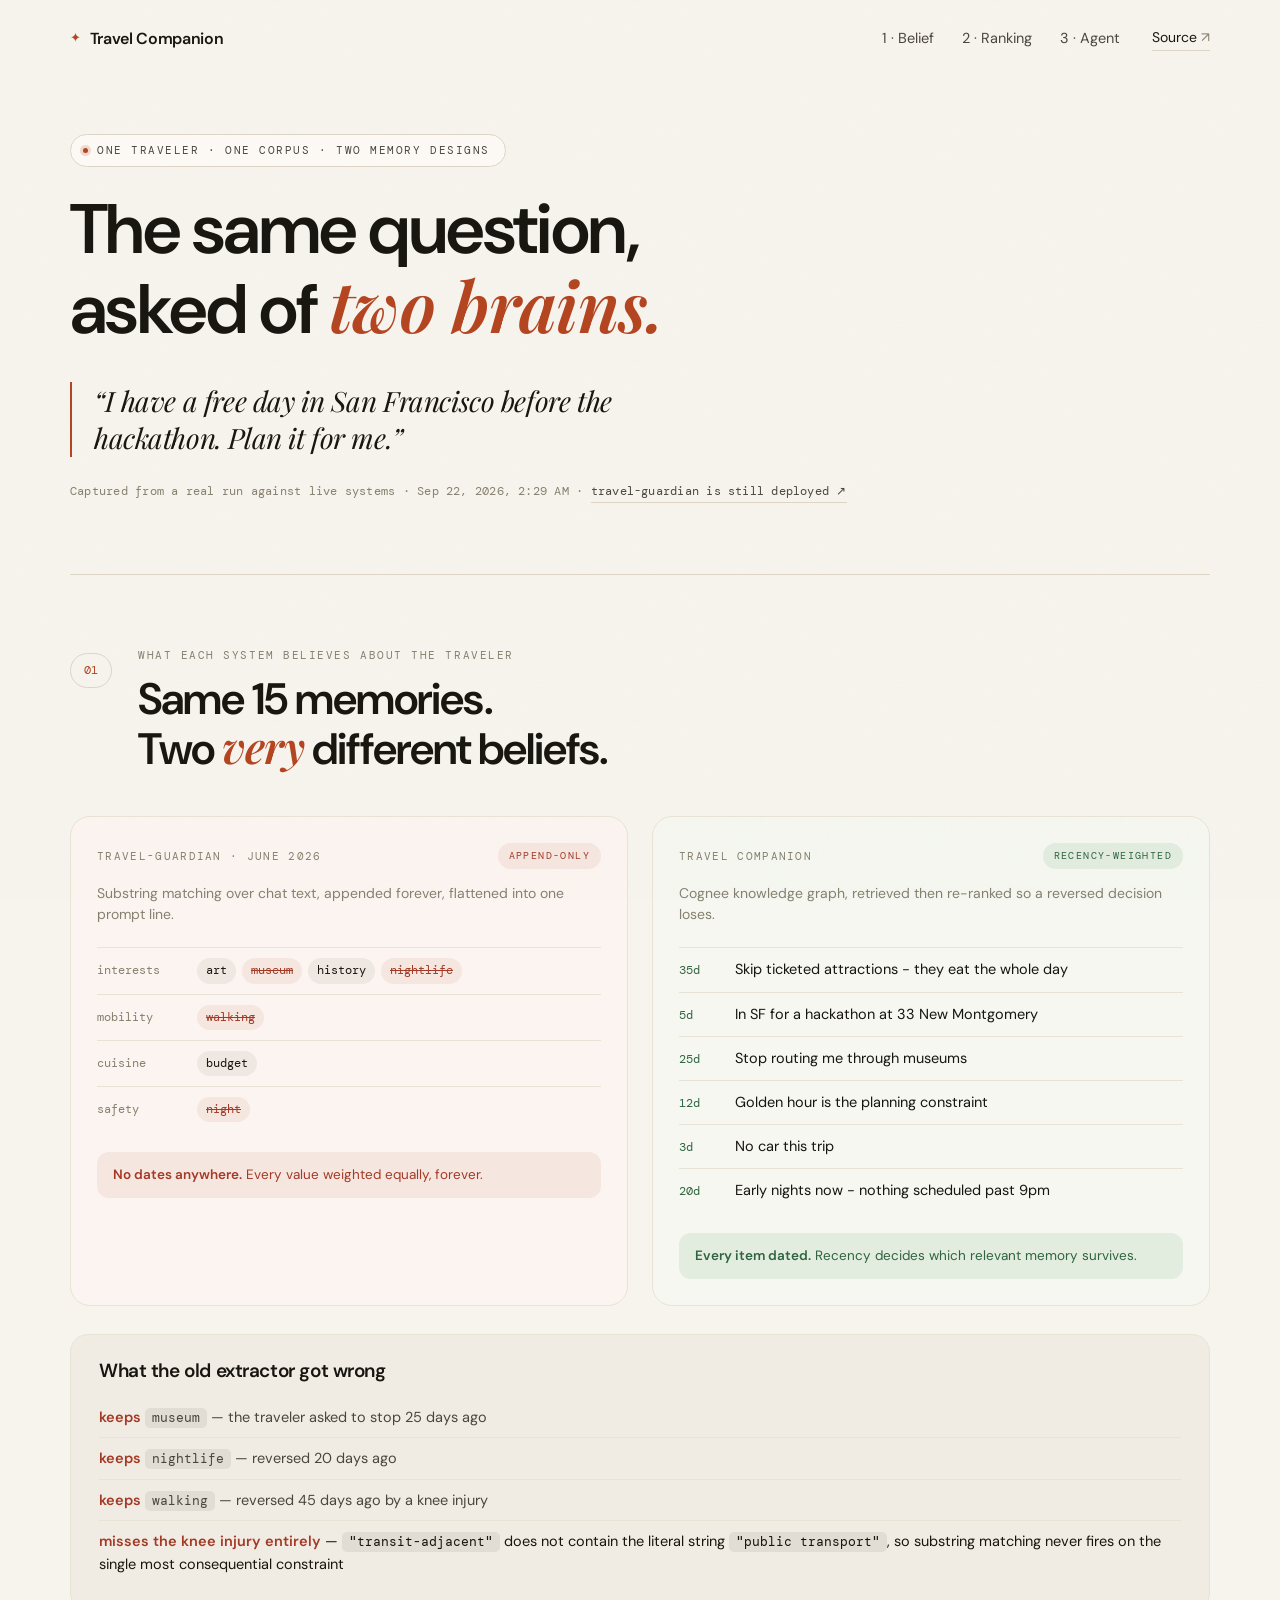
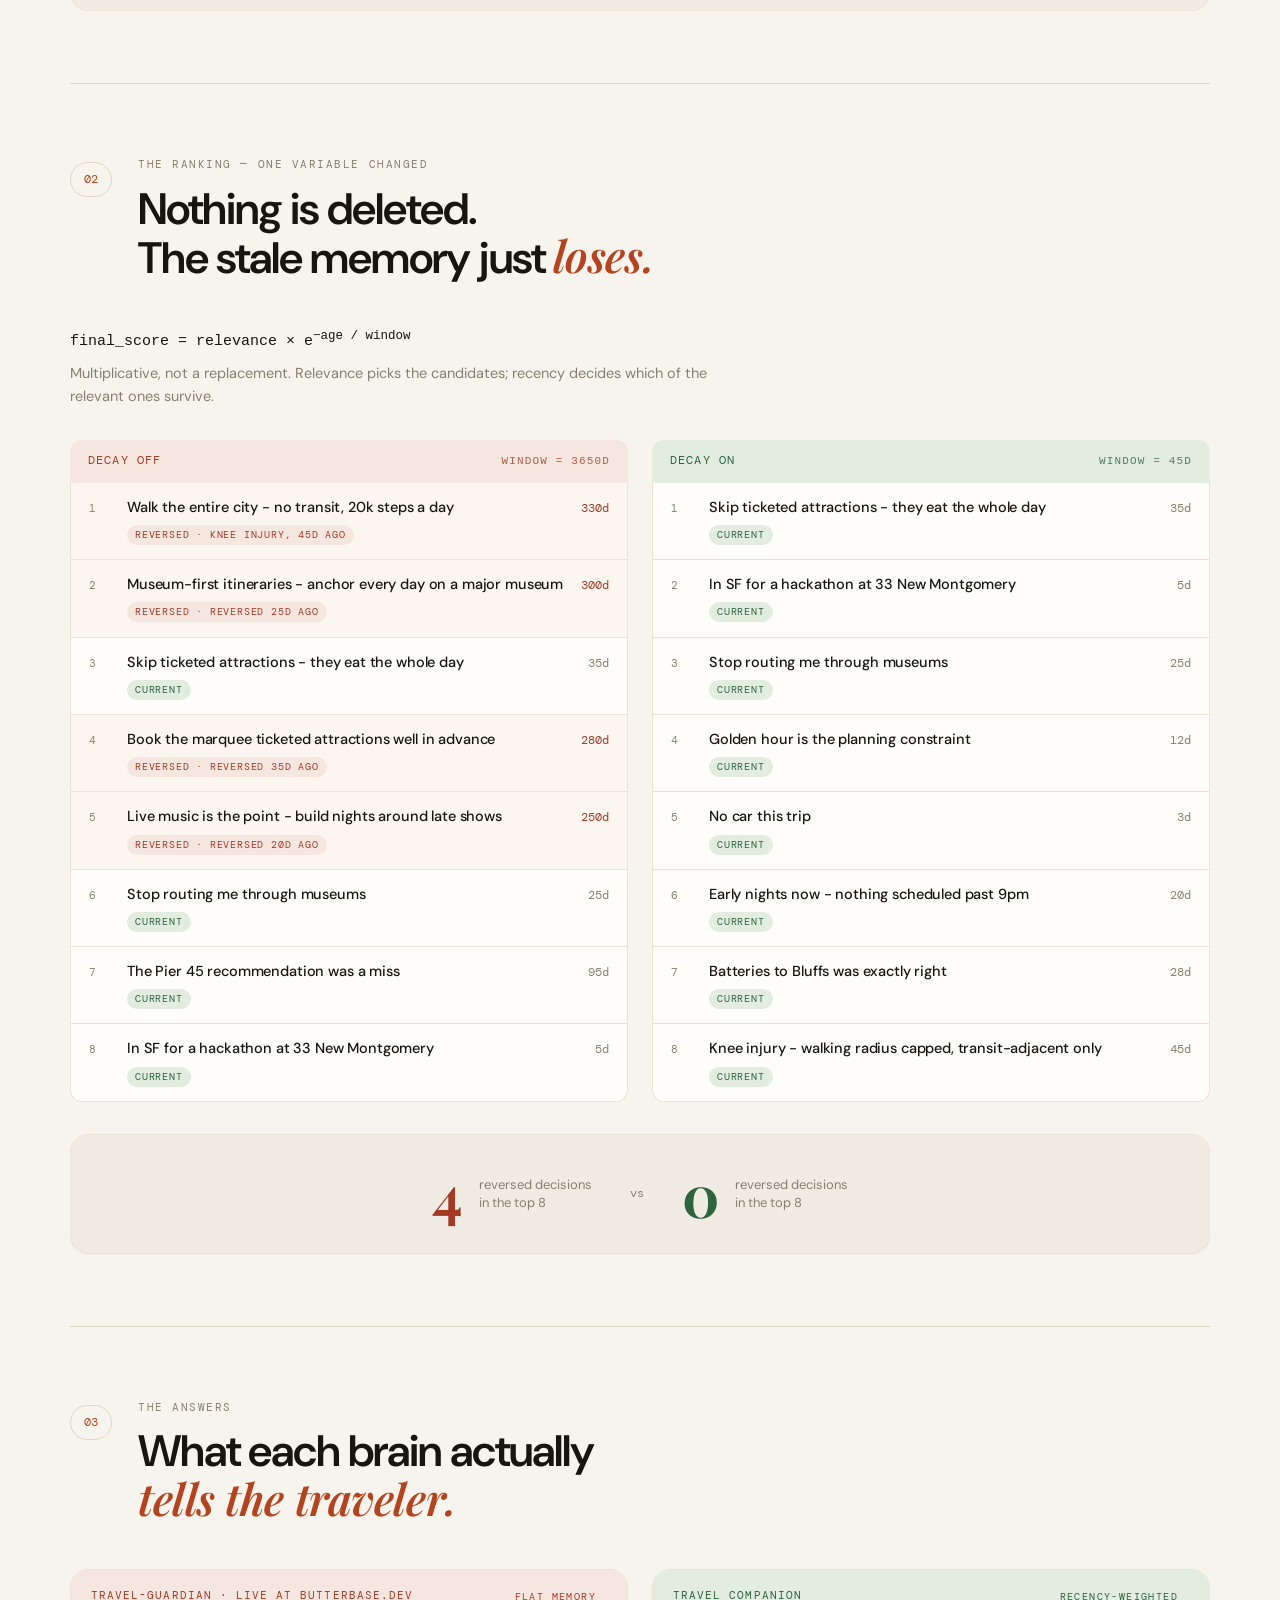
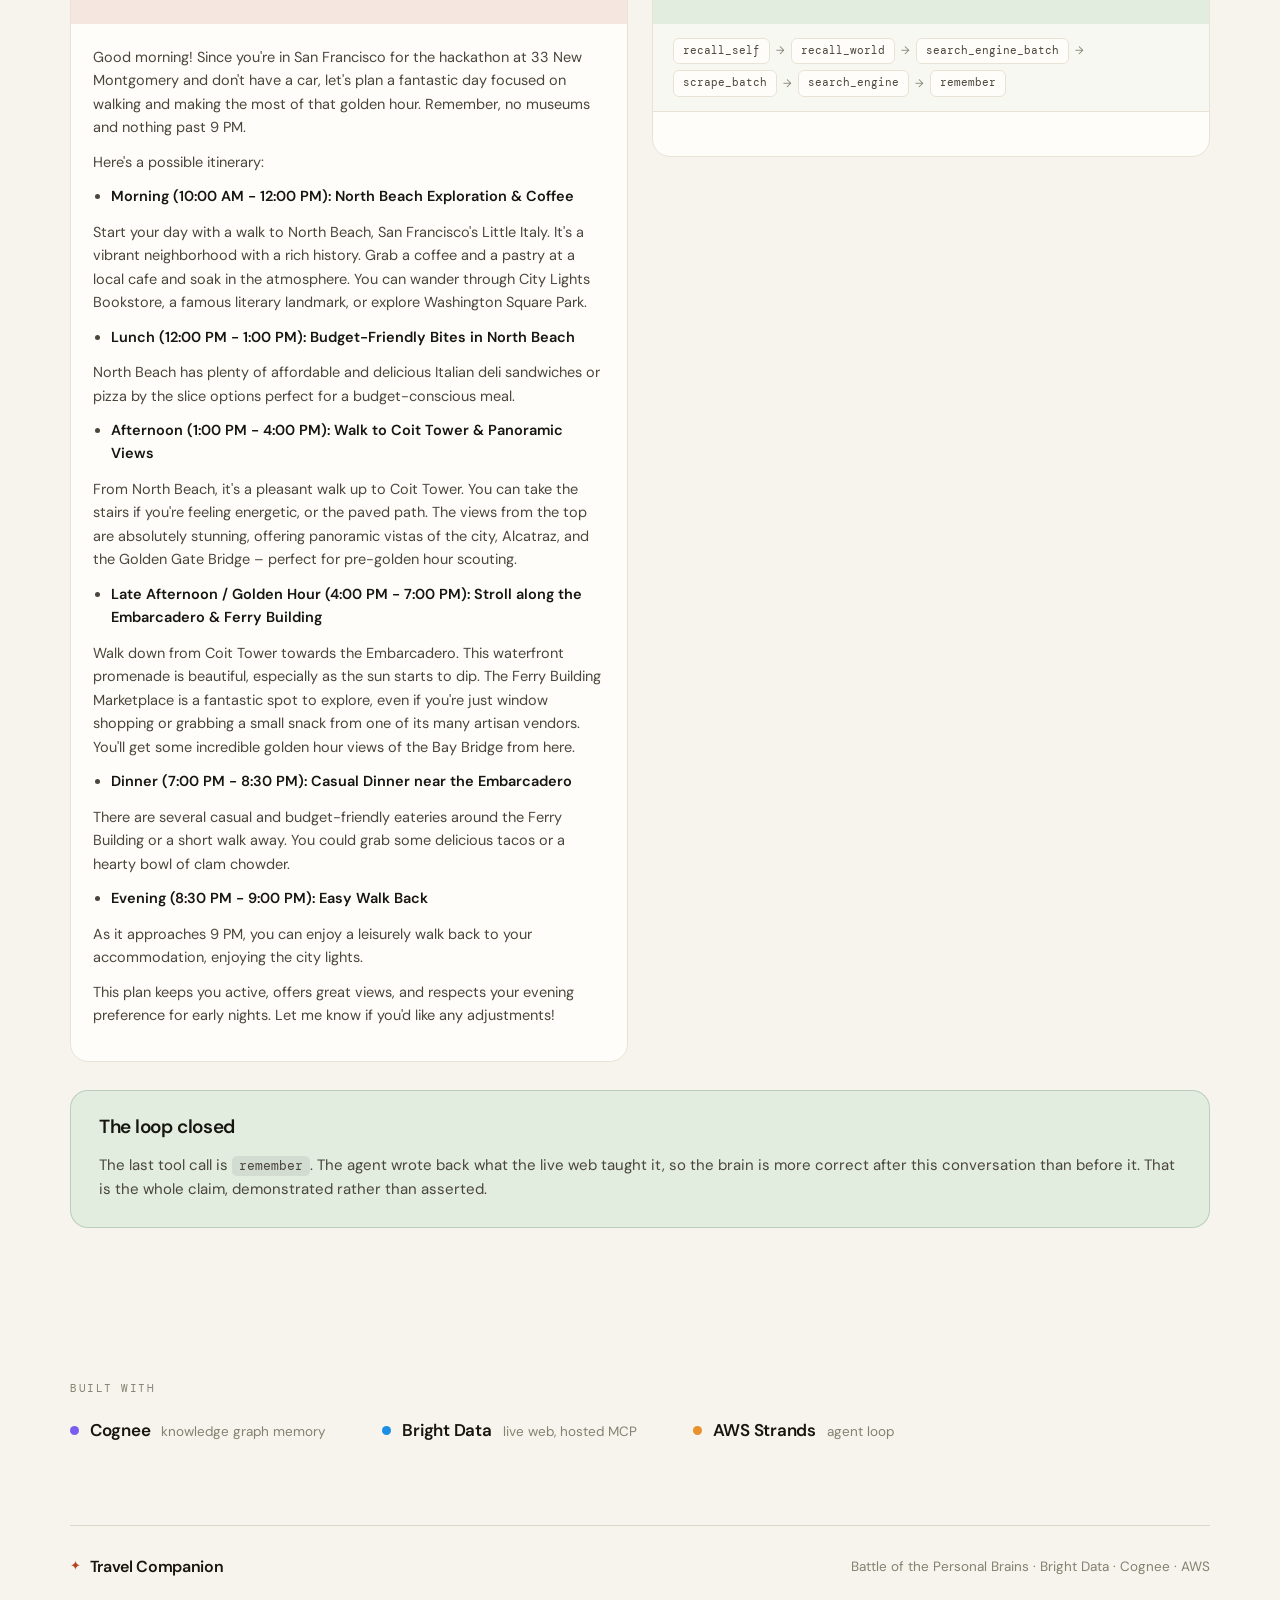
==== demo.html @ daaa2ac4 "Add static demo UI backed by a captured real run scripts/snapshot.py runs both systems for real and " ====
<!doctype html>
<html lang="en">
  <head>
    <meta charset="UTF-8" />
    <meta name="viewport" content="width=device-width, initial-scale=1.0" />
    <title>Travel Companion — live demo</title>
    <link rel="preconnect" href="https://fonts.googleapis.com" />
    <link rel="preconnect" href="https://fonts.gstatic.com" crossorigin />
    <link href="https://fonts.googleapis.com/css2?family=DM+Mono:wght@400;500&family=DM+Sans:opsz,wght@9..40,400;9..40,500;9..40,600;9..40,700&family=Playfair+Display:ital,wght@600;700&display=swap" rel="stylesheet" />
    <link rel="stylesheet" href="styles.css" />
    <link rel="stylesheet" href="demo.css" />
  </head>
  <body class="demo-body">
    <main>
      <nav class="nav shell" aria-label="Primary navigation">
        <a class="brand" href="index.html"><span class="brand-mark">✦</span> Travel Companion</a>
        <div class="nav-links">
          <a href="#act1">1 · Belief</a><a href="#act2">2 · Ranking</a><a href="#act3">3 · Agent</a>
        </div>
        <a class="nav-cta" href="https://github.com/abhijitbetigeri/Travel-Companion">Source <span>↗</span></a>
      </nav>

      <header class="demo-head shell">
        <div class="eyebrow"><span></span> One traveler · one corpus · two memory designs</div>
        <h1>The same question,<br />asked of <em>two brains.</em></h1>
        <blockquote class="the-question" id="question">…</blockquote>
        <p class="capture-note">
          Captured from a real run against live systems ·
          <span id="captured">…</span> ·
          <a class="text-link" href="https://travel-guardian.butterbase.dev" target="_blank" rel="noopener">travel-guardian is still deployed ↗</a>
        </p>
      </header>

      <!-- ACT 1 ───────────────────────────────────────────── -->
      <section class="act shell" id="act1">
        <div class="act-head">
          <span class="act-num">01</span>
          <div>
            <p class="section-label">What each system believes about the traveler</p>
            <h2>Same 15 memories.<br />Two <em>very</em> different beliefs.</h2>
          </div>
        </div>

        <div class="belief-cards">
          <article class="belief-card stale">
            <div class="bc-top">
              <span>travel-guardian · June 2026</span><span class="status">APPEND-ONLY</span>
            </div>
            <p class="bc-sub">Substring matching over chat text, appended forever, flattened into one prompt line.</p>
            <dl id="guardian-prefs"></dl>
            <div class="bc-flag">
              <strong>No dates anywhere.</strong> Every value weighted equally, forever.
            </div>
          </article>

          <article class="belief-card fresh">
            <div class="bc-top">
              <span>Travel Companion</span><span class="status">RECENCY-WEIGHTED</span>
            </div>
            <p class="bc-sub">Cognee knowledge graph, retrieved then re-ranked so a reversed decision loses.</p>
            <ol class="mem-list" id="companion-beliefs"></ol>
            <div class="bc-flag fresh">
              <strong>Every item dated.</strong> Recency decides which relevant memory survives.
            </div>
          </article>
        </div>

        <div class="verdict" id="extractor-faults">
          <h3>What the old extractor got wrong</h3>
          <ul>
            <li><b>keeps</b> <code>museum</code> — the traveler asked to stop 25 days ago</li>
            <li><b>keeps</b> <code>nightlife</code> — reversed 20 days ago</li>
            <li><b>keeps</b> <code>walking</code> — reversed 45 days ago by a knee injury</li>
            <li class="worst"><b>misses the knee injury entirely</b> — <code>"transit-adjacent"</code> does not contain the literal string <code>"public transport"</code>, so substring matching never fires on the single most consequential constraint</li>
          </ul>
        </div>
      </section>

      <!-- ACT 2 ───────────────────────────────────────────── -->
      <section class="act shell" id="act2">
        <div class="act-head">
          <span class="act-num">02</span>
          <div>
            <p class="section-label">The ranking — one variable changed</p>
            <h2>Nothing is deleted.<br />The stale memory just <em>loses.</em></h2>
          </div>
        </div>

        <p class="formula"><code>final_score = relevance × e<sup>−age / window</sup></code></p>
        <p class="formula-note">Multiplicative, not a replacement. Relevance picks the candidates; recency decides which of the relevant ones survive.</p>

        <div class="rank-grid">
          <div class="rank-col">
            <div class="rank-head stale">
              <span>Decay off</span><code>window = 3650d</code>
            </div>
            <ol class="rank-list" id="rank-flat"></ol>
          </div>
          <div class="rank-col">
            <div class="rank-head fresh">
              <span>Decay on</span><code id="window-label">window = 45d</code>
            </div>
            <ol class="rank-list" id="rank-decayed"></ol>
          </div>
        </div>

        <div class="scoreboard">
          <div class="score stale"><b id="flat-stale">–</b><span>reversed decisions<br />in the top 8</span></div>
          <div class="score-vs">vs</div>
          <div class="score fresh"><b id="decayed-stale">–</b><span>reversed decisions<br />in the top 8</span></div>
        </div>
      </section>

      <!-- ACT 3 ───────────────────────────────────────────── -->
      <section class="act shell" id="act3">
        <div class="act-head">
          <span class="act-num">03</span>
          <div>
            <p class="section-label">The answers</p>
            <h2>What each brain actually<br /><em>tells the traveler.</em></h2>
          </div>
        </div>

        <div class="answers">
          <article class="answer-pane stale">
            <div class="ap-top">
              <span>travel-guardian · live at butterbase.dev</span>
              <span class="status">FLAT MEMORY</span>
            </div>
            <div class="ap-body" id="guardian-answer">…</div>
          </article>

          <article class="answer-pane fresh">
            <div class="ap-top">
              <span>Travel Companion</span>
              <span class="status">RECENCY-WEIGHTED</span>
            </div>
            <div class="tool-trace" id="tool-trace"></div>
            <div class="ap-body" id="companion-answer">…</div>
          </article>
        </div>

        <div class="verdict closing-verdict">
          <h3>The loop closed</h3>
          <p>The last tool call is <code>remember</code>. The agent wrote back what the live web taught it, so the brain is more correct after this conversation than before it. That is the whole claim, demonstrated rather than asserted.</p>
        </div>
      </section>

      <section class="stack shell">
        <p class="section-label">Built with</p>
        <div class="stack-items">
          <div><span class="stack-dot cognee"></span><strong>Cognee</strong><small>knowledge graph memory</small></div>
          <div><span class="stack-dot bright"></span><strong>Bright Data</strong><small>live web, hosted MCP</small></div>
          <div><span class="stack-dot aws"></span><strong>AWS Strands</strong><small>agent loop</small></div>
        </div>
      </section>
    </main>

    <footer class="shell">
      <a class="brand" href="index.html"><span class="brand-mark">✦</span> Travel Companion</a>
      <p>Battle of the Personal Brains · Bright Data · Cognee · AWS</p>
    </footer>

    <script src="demo.js"></script>
  </body>
</html>
---- styles.css ----
/* Travel Companion — editorial / warm-paper. Playfair voice, DM Sans body, DM Mono labels. */

:root {
  --paper: #f7f4ee;
  --paper-2: #f1ece3;
  --card: #fffdf9;
  --ink: #17150f;
  --ink-2: #4a463c;
  --ink-3: #85806f;
  --rule: #ddd6c7;
  --rule-2: #e9e3d6;
  --accent: #b4441f;
  --accent-soft: #f0d9cd;
  --stale: #a33a26;
  --stale-bg: #f6e6e0;
  --fresh: #2f6440;
  --fresh-bg: #e2ecdf;
  --shadow: 0 1px 2px rgba(23, 21, 15, .04), 0 12px 32px -12px rgba(23, 21, 15, .14);
  --shadow-lg: 0 2px 4px rgba(23, 21, 15, .05), 0 40px 80px -32px rgba(23, 21, 15, .26);
  --sans: "DM Sans", ui-sans-serif, system-ui, sans-serif;
  --mono: "DM Mono", ui-monospace, "SF Mono", Menlo, monospace;
  --display: "Playfair Display", ui-serif, Georgia, serif;
  --shell: 1140px;
}

@media (prefers-color-scheme: dark) {
  :root:not([data-theme="light"]) {
    --paper: #14130f;
    --paper-2: #1a1814;
    --card: #1e1c17;
    --ink: #f4f1e9;
    --ink-2: #bdb7a8;
    --ink-3: #8b8578;
    --rule: #33302a;
    --rule-2: #2a2721;
    --accent: #e0703f;
    --accent-soft: #3a2419;
    --stale: #e08163;
    --stale-bg: #33201a;
    --fresh: #7fb894;
    --fresh-bg: #1c2b21;
    --shadow: 0 1px 2px rgba(0, 0, 0, .3), 0 12px 32px -12px rgba(0, 0, 0, .6);
    --shadow-lg: 0 2px 4px rgba(0, 0, 0, .35), 0 40px 80px -32px rgba(0, 0, 0, .8);
  }
}

* { box-sizing: border-box; }

html { scroll-behavior: smooth; }

body {
  margin: 0;
  background: var(--paper);
  color: var(--ink);
  font-family: var(--sans);
  font-size: 17px;
  line-height: 1.6;
  -webkit-font-smoothing: antialiased;
  overflow-x: hidden;
}

/* paper grain */
body::before {
  content: "";
  position: fixed;
  inset: 0;
  z-index: 9999;
  pointer-events: none;
  opacity: .028;
  background-image: url("data:image/svg+xml,%3Csvg xmlns='http://www.w3.org/2000/svg' width='180' height='180'%3E%3Cfilter id='n'%3E%3CfeTurbulence type='fractalNoise' baseFrequency='.85' numOctaves='3'/%3E%3C/filter%3E%3Crect width='180' height='180' filter='url(%23n)'/%3E%3C/svg%3E");
}

.shell { width: min(100% - 48px, var(--shell)); margin-inline: auto; }

a { color: inherit; }

h1, h2, h3 { font-weight: 600; letter-spacing: -.022em; line-height: 1.06; margin: 0; }

em {
  font-family: var(--display);
  font-style: italic;
  font-weight: 600;
  letter-spacing: -.01em;
}

p { margin: 0; }

/* ── labels ──────────────────────────────────────────────── */

.section-label, .eyebrow, .card-kicker, .status, .live, .step-number, .answer-top span {
  font-family: var(--mono);
  font-size: 11px;
  letter-spacing: .14em;
  text-transform: uppercase;
}

.section-label { color: var(--ink-3); margin: 0 0 20px; }

.eyebrow {
  display: inline-flex;
  align-items: center;
  gap: 9px;
  color: var(--ink-2);
  padding: 7px 15px 7px 12px;
  border: 1px solid var(--rule);
  border-radius: 100px;
  background: color-mix(in srgb, var(--card) 70%, transparent);
  backdrop-filter: blur(8px);
}

.eyebrow span {
  width: 5px; height: 5px; border-radius: 50%;
  background: var(--accent);
  box-shadow: 0 0 0 3px color-mix(in srgb, var(--accent) 18%, transparent);
}

/* ── nav ─────────────────────────────────────────────────── */

.nav {
  display: flex;
  align-items: center;
  gap: 32px;
  padding: 26px 0;
  position: relative;
  z-index: 10;
}

.brand {
  font-weight: 600;
  letter-spacing: -.02em;
  text-decoration: none;
  display: inline-flex;
  align-items: center;
  gap: 9px;
  font-size: 16px;
}

.brand-mark { color: var(--accent); font-size: 13px; }

.nav-links { margin-left: auto; display: flex; gap: 28px; }

.nav-links a {
  text-decoration: none;
  color: var(--ink-2);
  font-size: 14.5px;
  transition: color .2s;
}

.nav-links a:hover { color: var(--ink); }

.nav-cta {
  font-size: 14px;
  text-decoration: none;
  color: var(--ink);
  border-bottom: 1px solid var(--rule);
  padding-bottom: 2px;
  transition: border-color .2s;
}

.nav-cta:hover { border-color: var(--accent); }
.nav-cta span { color: var(--ink-3); }

/* ── hero ────────────────────────────────────────────────── */

.hero {
  position: relative;
  padding: 72px 0 120px;
  display: grid;
  grid-template-columns: minmax(0, 1.05fr) minmax(0, .95fr);
  column-gap: 72px;
  align-items: start;
}

.hero > .eyebrow { grid-column: 1; justify-self: start; }

.hero h1 {
  grid-column: 1;
  margin: 28px 0 0;
  font-size: clamp(46px, 6.4vw, 82px);
}

.hero h1 em { display: inline-block; color: var(--accent); }

.hero-copy {
  grid-column: 1;
  margin: 26px 0 0;
  max-width: 30rem;
  color: var(--ink-2);
  font-size: 18.5px;
  line-height: 1.58;
  text-wrap: pretty;
}

.hero-actions {
  grid-column: 1;
  margin-top: 36px;
  display: flex;
  align-items: center;
  gap: 26px;
  flex-wrap: wrap;
}

.hero-card {
  grid-column: 2;
  grid-row: 1 / span 5;
  margin-top: 8px;
  background: var(--card);
  border: 1px solid var(--rule-2);
  border-radius: 20px;
  padding: 24px;
  box-shadow: var(--shadow-lg);
  rotate: .55deg;
  transition: rotate .5s cubic-bezier(.2, .8, .2, 1), translate .5s cubic-bezier(.2, .8, .2, 1);
}

.hero-card:hover { rotate: 0deg; translate: 0 -4px; }

/* ── buttons ─────────────────────────────────────────────── */

.button {
  display: inline-flex;
  align-items: center;
  gap: 10px;
  padding: 14px 24px;
  border-radius: 100px;
  text-decoration: none;
  font-size: 15px;
  font-weight: 500;
  transition: translate .2s, box-shadow .2s, background .2s;
}

.button-dark {
  background: var(--ink);
  color: var(--paper);
  box-shadow: var(--shadow);
}

.button-dark:hover { translate: 0 -2px; box-shadow: var(--shadow-lg); }
.button span { opacity: .55; }

.text-link {
  text-decoration: none;
  font-size: 15px;
  color: var(--ink-2);
  border-bottom: 1px solid var(--rule);
  padding-bottom: 3px;
  transition: color .2s, border-color .2s;
}

.text-link:hover { color: var(--ink); border-color: var(--accent); }

/* ── plan card ───────────────────────────────────────────── */

.card-top {
  display: flex;
  align-items: center;
  justify-content: space-between;
  padding-bottom: 18px;
  margin-bottom: 4px;
}

.card-kicker { color: var(--ink-3); }

.live {
  display: inline-flex;
  align-items: center;
  gap: 7px;
  color: var(--fresh);
  background: var(--fresh-bg);
  padding: 5px 11px;
  border-radius: 100px;
  font-size: 10px;
}

.live i {
  width: 5px; height: 5px; border-radius: 50%;
  background: var(--fresh);
  animation: pulse 2.4s ease-in-out infinite;
}

@keyframes pulse { 0%, 100% { opacity: 1; } 50% { opacity: .25; } }

.plan-row {
  display: grid;
  grid-template-columns: 56px 1fr auto;
  gap: 16px;
  align-items: baseline;
  padding: 15px 0;
}

.plan-row time {
  font-family: var(--mono);
  font-size: 12.5px;
  color: var(--accent);
  letter-spacing: -.01em;
}

.plan-row strong { display: block; font-weight: 600; font-size: 15.5px; letter-spacing: -.01em; }

.plan-row p { margin-top: 3px; color: var(--ink-3); font-size: 13.5px; line-height: 1.45; }

.plan-row b {
  font-family: var(--mono);
  font-size: 10.5px;
  font-weight: 400;
  color: var(--ink-3);
  opacity: .45;
}

.plan-line { height: 1px; background: var(--rule-2); }

.memory-note {
  margin-top: 18px;
  display: flex;
  gap: 12px;
  padding: 16px 18px;
  border-radius: 14px;
  background: var(--accent-soft);
  border: 1px solid color-mix(in srgb, var(--accent) 16%, transparent);
}

.memory-note span { color: var(--accent); font-size: 12px; line-height: 1.5; }
.memory-note p { font-size: 13.5px; line-height: 1.5; color: var(--ink-2); }
.memory-note strong { color: var(--ink); font-weight: 600; }

/* ── orbits ──────────────────────────────────────────────── */

.orbit {
  position: absolute;
  border-radius: 50%;
  pointer-events: none;
  z-index: -1;
  filter: blur(70px);
}

.orbit-one {
  width: 460px; height: 460px;
  top: -80px; right: -120px;
  background: radial-gradient(circle, color-mix(in srgb, var(--accent) 22%, transparent), transparent 68%);
}

.orbit-two {
  width: 380px; height: 380px;
  bottom: 40px; left: -160px;
  background: radial-gradient(circle, color-mix(in srgb, var(--fresh) 18%, transparent), transparent 68%);
}

/* ── belief ──────────────────────────────────────────────── */

.belief { padding: 92px 0; border-top: 1px solid var(--rule); }

.belief-grid {
  display: grid;
  grid-template-columns: minmax(0, 1fr) minmax(0, 1fr);
  gap: 64px;
  align-items: start;
}

.belief-grid h2 { font-size: clamp(32px, 4vw, 50px); }
.belief-grid h2 em { color: var(--accent); }

.belief-grid p {
  color: var(--ink-2);
  font-size: 18px;
  line-height: 1.6;
  max-width: 30rem;
  padding-top: 8px;
  text-wrap: pretty;
}

/* ── comparison ──────────────────────────────────────────── */

.comparison { padding: 0 0 92px; }

.comparison-head { margin-bottom: 36px; }

.comparison-head p:last-child {
  font-family: var(--display);
  font-style: italic;
  font-size: clamp(22px, 2.8vw, 31px);
  color: var(--ink);
  letter-spacing: -.015em;
}

.comparison-grid { display: grid; grid-template-columns: 1fr 1fr; gap: 24px; }

.answer {
  border: 1px solid var(--rule-2);
  border-radius: 20px;
  padding: 28px;
  background: var(--card);
  transition: translate .3s cubic-bezier(.2, .8, .2, 1), box-shadow .3s;
}

.answer:hover { translate: 0 -3px; box-shadow: var(--shadow); }

.answer.old { background: color-mix(in srgb, var(--stale-bg) 42%, var(--card)); }
.answer.current { background: color-mix(in srgb, var(--fresh-bg) 40%, var(--card)); }

.answer-top {
  display: flex;
  align-items: center;
  justify-content: space-between;
  margin-bottom: 22px;
}

.answer-top span:first-child { color: var(--ink-3); }

.status { padding: 5px 11px; border-radius: 100px; font-size: 10px; }
.answer.old .status { background: var(--stale-bg); color: var(--stale); }
.answer.current .status { background: var(--fresh-bg); color: var(--fresh); }

.answer h3 { font-size: clamp(24px, 2.6vw, 31px); }
.answer.current h3 em { color: var(--fresh); }

.answer ul {
  list-style: none;
  padding: 0;
  margin: 22px 0;
  border-top: 1px solid var(--rule-2);
}

.answer li {
  padding: 11px 0 11px 22px;
  border-bottom: 1px solid var(--rule-2);
  font-size: 15px;
  color: var(--ink-2);
  position: relative;
}

.answer li::before {
  content: "";
  position: absolute;
  left: 2px; top: 19px;
  width: 7px; height: 1.5px;
}

.answer.old li::before { background: var(--stale); }
.answer.current li::before { background: var(--fresh); }

.answer > p:last-child { font-size: 14.5px; color: var(--ink-3); line-height: 1.55; text-wrap: pretty; }

/* ── workflow ────────────────────────────────────────────── */

.workflow {
  padding: 92px 0;
  background: var(--paper-2);
  border-block: 1px solid var(--rule);
}

.workflow h2 { font-size: clamp(32px, 4vw, 50px); margin-bottom: 56px; }

.steps { display: grid; grid-template-columns: repeat(3, 1fr); gap: 40px; }

.steps article { border-top: 2px solid var(--ink); padding-top: 20px; }

.step-number { display: block; color: var(--accent); margin-bottom: 14px; }

.steps h3 { font-size: 20px; margin-bottom: 10px; }

.steps p { color: var(--ink-2); font-size: 15.5px; line-height: 1.58; text-wrap: pretty; }

/* ── stack ───────────────────────────────────────────────── */

.stack { padding: 80px 0; }

.stack-items { display: flex; gap: 56px; flex-wrap: wrap; }

.stack-items div { display: flex; align-items: baseline; gap: 11px; }

.stack-dot {
  width: 9px; height: 9px;
  border-radius: 50%;
  translate: 0 -1px;
}

.stack-dot.cognee { background: #7b5cf0; }
.stack-dot.bright { background: #1a8fe3; }
.stack-dot.aws    { background: #e8912d; }

.stack-items strong { font-weight: 600; letter-spacing: -.015em; }

.stack-items small { color: var(--ink-3); font-size: 13.5px; }

/* ── closing ─────────────────────────────────────────────── */

.closing {
  padding: 96px 0 104px;
  border-top: 1px solid var(--rule);
  text-align: center;
}

.closing h2 { font-size: clamp(36px, 5.2vw, 64px); margin: 26px 0 36px; }
.closing h2 em { color: var(--accent); }

footer {
  display: flex;
  align-items: center;
  justify-content: space-between;
  gap: 20px;
  padding: 28px 0 40px;
  border-top: 1px solid var(--rule);
  flex-wrap: wrap;
}

footer p { color: var(--ink-3); font-size: 13.5px; }

/* ── entrance ────────────────────────────────────────────── */

@media (prefers-reduced-motion: no-preference) {
  .hero > *, .hero-card {
    animation: rise .85s cubic-bezier(.2, .8, .2, 1) backwards;
  }

  .hero > .eyebrow  { animation-delay: .04s; }
  .hero h1          { animation-delay: .11s; }
  .hero-copy        { animation-delay: .19s; }
  .hero-actions     { animation-delay: .26s; }
  .hero-card        { animation-delay: .34s; }

  @keyframes rise {
    from { opacity: 0; translate: 0 18px; }
    to   { opacity: 1; translate: 0 0; }
  }
}

/* ── responsive ──────────────────────────────────────────── */

@media (max-width: 940px) {
  .hero { grid-template-columns: 1fr; padding-bottom: 80px; }
  .hero-card { grid-column: 1; grid-row: auto; margin-top: 44px; rotate: 0deg; }
  .belief-grid, .comparison-grid, .steps { grid-template-columns: 1fr; gap: 28px; }
  .belief, .workflow { padding: 68px 0; }
}

@media (max-width: 620px) {
  body { font-size: 16px; }
  .nav-links { display: none; }
  .nav { gap: 16px; }
  .nav-cta { margin-left: auto; }
  .stack-items { gap: 28px; flex-direction: column; }
  .hero-actions { gap: 18px; }
}
---- demo.css ----
/* demo.html — layered on styles.css tokens */

.demo-body { background: var(--paper); }

.load-error {
  margin: 0; padding: 14px 20px; background: var(--stale-bg); color: var(--stale);
  font-family: var(--mono); font-size: 13px;
}

/* ── header ──────────────────────────────────────────────── */

.demo-head { padding: 56px 0 72px; }
.demo-head h1 { margin: 26px 0 0; font-size: clamp(40px, 5.6vw, 70px); }
.demo-head h1 em { color: var(--accent); }

.the-question {
  margin: 34px 0 0;
  padding: 0 0 0 22px;
  border-left: 2px solid var(--accent);
  font-family: var(--display);
  font-style: italic;
  font-size: clamp(20px, 2.5vw, 28px);
  line-height: 1.35;
  letter-spacing: -.015em;
  max-width: 34rem;
}

.capture-note {
  margin-top: 26px;
  font-family: var(--mono);
  font-size: 11.5px;
  color: var(--ink-3);
  letter-spacing: .02em;
}
.capture-note .text-link { font-size: 11.5px; }

/* ── act scaffolding ─────────────────────────────────────── */

.act { padding: 72px 0; border-top: 1px solid var(--rule); }

.act-head { display: flex; gap: 26px; align-items: flex-start; margin-bottom: 44px; }

.act-num {
  font-family: var(--mono);
  font-size: 12px;
  color: var(--accent);
  border: 1px solid var(--rule);
  border-radius: 100px;
  padding: 7px 13px;
  flex: none;
  translate: 0 6px;
}

.act-head h2 { font-size: clamp(28px, 3.6vw, 44px); }
.act-head h2 em { color: var(--accent); }
.act-head .section-label { margin-bottom: 12px; }

.reveal { opacity: 0; translate: 0 22px; transition: opacity .6s ease, translate .6s cubic-bezier(.2,.8,.2,1); }
.reveal.in { opacity: 1; translate: 0 0; }
@media (prefers-reduced-motion: reduce) { .reveal { opacity: 1; translate: none; transition: none; } }

/* ── act 1 · belief cards ────────────────────────────────── */

.belief-cards { display: grid; grid-template-columns: 1fr 1fr; gap: 24px; }

.belief-card {
  border: 1px solid var(--rule-2);
  border-radius: 20px;
  padding: 26px;
  background: var(--card);
}
.belief-card.stale { background: color-mix(in srgb, var(--stale-bg) 38%, var(--card)); }
.belief-card.fresh { background: color-mix(in srgb, var(--fresh-bg) 36%, var(--card)); }

.bc-top {
  display: flex; align-items: center; justify-content: space-between; gap: 12px;
  font-family: var(--mono); font-size: 11px; letter-spacing: .12em; text-transform: uppercase;
  color: var(--ink-3);
}
.belief-card.stale .status { background: var(--stale-bg); color: var(--stale); }
.belief-card.fresh .status { background: var(--fresh-bg); color: var(--fresh); }

.bc-sub { margin-top: 14px; font-size: 14px; color: var(--ink-3); line-height: 1.5; }

.belief-card dl { margin: 22px 0 0; }
.pref-row {
  display: grid; grid-template-columns: 88px 1fr; gap: 12px; align-items: baseline;
  padding: 10px 0; border-top: 1px solid var(--rule-2);
}
.pref-row dt { font-family: var(--mono); font-size: 11.5px; color: var(--ink-3); }
.pref-row dd { margin: 0; display: flex; flex-wrap: wrap; gap: 6px; }
.pref-row code {
  font-family: var(--mono); font-size: 12px;
  padding: 3px 9px; border-radius: 100px;
  background: color-mix(in srgb, var(--ink) 6%, transparent);
}
.pref-row code.bad {
  background: var(--stale-bg); color: var(--stale);
  text-decoration: line-through; text-decoration-thickness: 1px;
}

.mem-list { list-style: none; margin: 22px 0 0; padding: 0; }
.mem-list li {
  display: grid; grid-template-columns: 44px 1fr; gap: 12px; align-items: baseline;
  padding: 10px 0; border-top: 1px solid var(--rule-2); font-size: 14.5px;
}
.mem-list .age { font-family: var(--mono); font-size: 11.5px; color: var(--fresh); }

.bc-flag {
  margin-top: 20px; padding: 13px 16px; border-radius: 12px;
  font-size: 13.5px; line-height: 1.5;
  background: var(--stale-bg); color: var(--stale);
}
.bc-flag.fresh { background: var(--fresh-bg); color: var(--fresh); }
.bc-flag strong { font-weight: 600; }

/* ── verdict block ───────────────────────────────────────── */

.verdict {
  margin-top: 28px; padding: 26px 28px;
  border: 1px solid var(--rule-2); border-radius: 18px; background: var(--paper-2);
}
.verdict h3 { font-size: 19px; margin-bottom: 16px; }
.verdict ul { list-style: none; margin: 0; padding: 0; }
.verdict li {
  padding: 9px 0; font-size: 14.5px; line-height: 1.55; color: var(--ink-2);
  border-top: 1px solid var(--rule-2);
}
.verdict li:first-child { border-top: 0; }
.verdict li b { color: var(--stale); font-weight: 600; }
.verdict li.worst { color: var(--ink); }
.verdict code {
  font-family: var(--mono); font-size: 12.5px;
  background: color-mix(in srgb, var(--ink) 7%, transparent);
  padding: 2px 7px; border-radius: 5px;
}
.verdict p { font-size: 15px; color: var(--ink-2); line-height: 1.6; text-wrap: pretty; }
.closing-verdict { background: var(--fresh-bg); border-color: color-mix(in srgb, var(--fresh) 22%, transparent); }

/* ── act 2 · ranking ─────────────────────────────────────── */

.formula { font-family: var(--mono); font-size: 15px; margin-bottom: 8px; }
.formula code { background: none; }
.formula-note { font-size: 14.5px; color: var(--ink-3); margin-bottom: 32px; max-width: 40rem; }

.rank-grid { display: grid; grid-template-columns: 1fr 1fr; gap: 24px; }

.rank-head {
  display: flex; align-items: center; justify-content: space-between;
  padding: 12px 18px; border-radius: 12px 12px 0 0;
  font-family: var(--mono); font-size: 11.5px; letter-spacing: .1em; text-transform: uppercase;
}
.rank-head.stale { background: var(--stale-bg); color: var(--stale); }
.rank-head.fresh { background: var(--fresh-bg); color: var(--fresh); }
.rank-head code { font-size: 11px; opacity: .8; }

.rank-list {
  list-style: none; margin: 0; padding: 0;
  border: 1px solid var(--rule-2); border-top: 0; border-radius: 0 0 12px 12px;
  background: var(--card); overflow: hidden;
}
.rank-list li {
  display: grid; grid-template-columns: 26px 1fr auto; gap: 12px; align-items: baseline;
  padding: 13px 18px; border-top: 1px solid var(--rule-2);
}
.rank-list li:first-child { border-top: 0; }
.rank-list li.is-stale { background: color-mix(in srgb, var(--stale-bg) 34%, transparent); }
.rank-i { font-family: var(--mono); font-size: 11px; color: var(--ink-3); }
.rank-body b { display: block; font-weight: 500; font-size: 14.5px; letter-spacing: -.01em; }
.rank-age { font-family: var(--mono); font-size: 12px; color: var(--ink-3); }
.is-stale .rank-age { color: var(--stale); }

.tag {
  display: inline-block; margin-top: 5px;
  font-family: var(--mono); font-size: 10px; letter-spacing: .08em; text-transform: uppercase;
  padding: 2px 8px; border-radius: 100px;
}
.tag.stale { background: var(--stale-bg); color: var(--stale); }
.tag.fresh { background: var(--fresh-bg); color: var(--fresh); }

.scoreboard {
  margin-top: 32px; display: flex; align-items: center; justify-content: center; gap: 38px;
  padding: 30px; border-radius: 18px; background: var(--paper-2); border: 1px solid var(--rule-2);
}
.score { display: flex; align-items: center; gap: 16px; }
.score b { font-family: var(--display); font-size: 58px; line-height: 1; }
.score span { font-size: 13px; color: var(--ink-3); line-height: 1.4; }
.score.stale b { color: var(--stale); }
.score.fresh b { color: var(--fresh); }
.score-vs { font-family: var(--mono); font-size: 12px; color: var(--ink-3); }

/* ── act 3 · answers ─────────────────────────────────────── */

.answers { display: grid; grid-template-columns: 1fr 1fr; gap: 24px; align-items: start; }

.answer-pane { border: 1px solid var(--rule-2); border-radius: 18px; background: var(--card); overflow: hidden; }
.ap-top {
  display: flex; align-items: center; justify-content: space-between; gap: 12px;
  padding: 14px 20px;
  font-family: var(--mono); font-size: 10.5px; letter-spacing: .1em; text-transform: uppercase;
}
.answer-pane.stale .ap-top { background: var(--stale-bg); color: var(--stale); }
.answer-pane.fresh .ap-top { background: var(--fresh-bg); color: var(--fresh); }

.ap-body { padding: 22px; font-size: 14.5px; line-height: 1.62; color: var(--ink-2); }
.ap-body h4 { font-size: 15px; color: var(--ink); margin: 18px 0 8px; }
.ap-body h4:first-child { margin-top: 0; }
.ap-body p { margin: 0 0 11px; }
.ap-body ul { margin: 0 0 12px; padding-left: 18px; }
.ap-body li { margin-bottom: 6px; }
.ap-body strong { color: var(--ink); font-weight: 600; }

.tool-trace {
  display: flex; flex-wrap: wrap; align-items: center; gap: 6px;
  padding: 14px 20px; border-bottom: 1px solid var(--rule-2);
  background: color-mix(in srgb, var(--fresh-bg) 30%, transparent);
}
.tool {
  font-family: var(--mono); font-size: 10.5px;
  padding: 4px 9px; border-radius: 6px;
  background: var(--card); border: 1px solid var(--rule-2); color: var(--ink-2);
  animation: pop .4s cubic-bezier(.2,.8,.2,1) backwards;
}
.tool-trace .arrow { font-style: normal; color: var(--ink-3); font-size: 11px; }
@keyframes pop { from { opacity: 0; scale: .9; } to { opacity: 1; scale: 1; } }

/* ── responsive ──────────────────────────────────────────── */

@media (max-width: 940px) {
  .belief-cards, .rank-grid, .answers { grid-template-columns: 1fr; }
  .act { padding: 56px 0; }
  .act-head { gap: 16px; }
  .scoreboard { flex-direction: column; gap: 22px; }
}
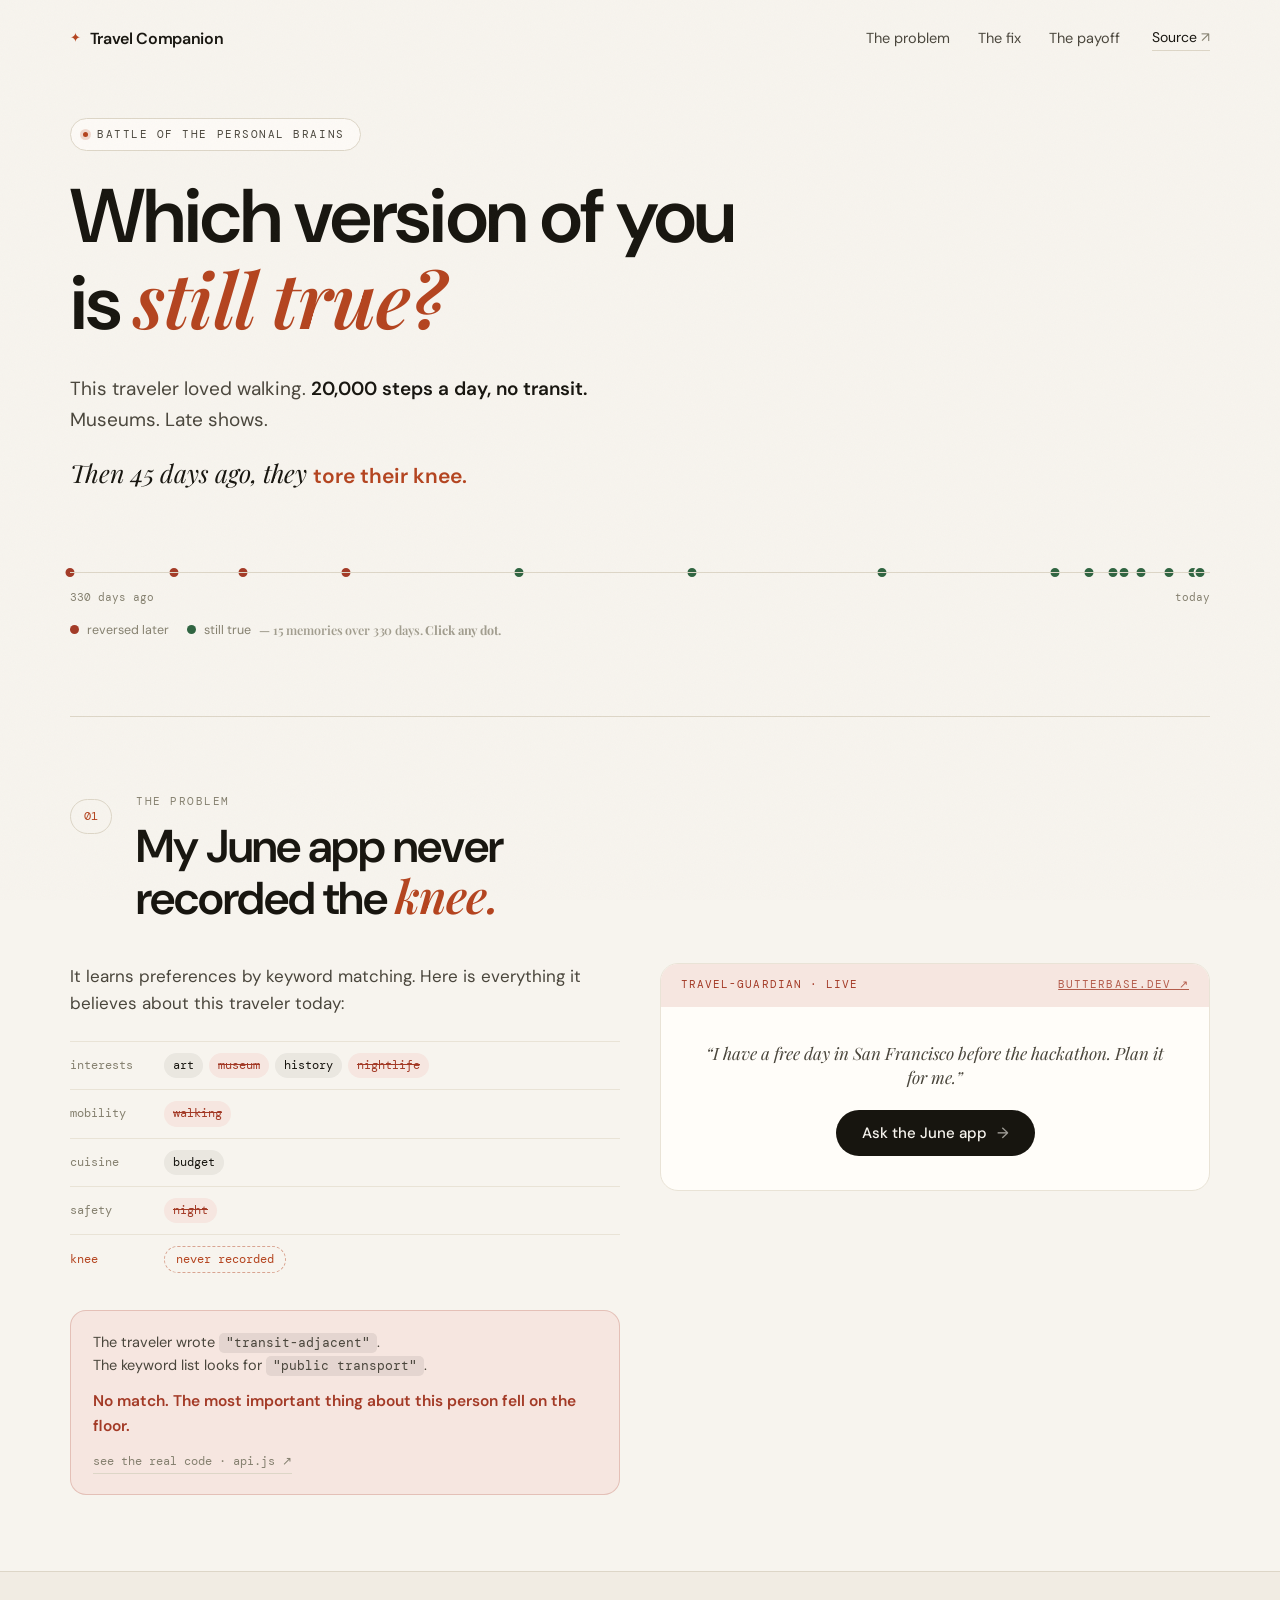
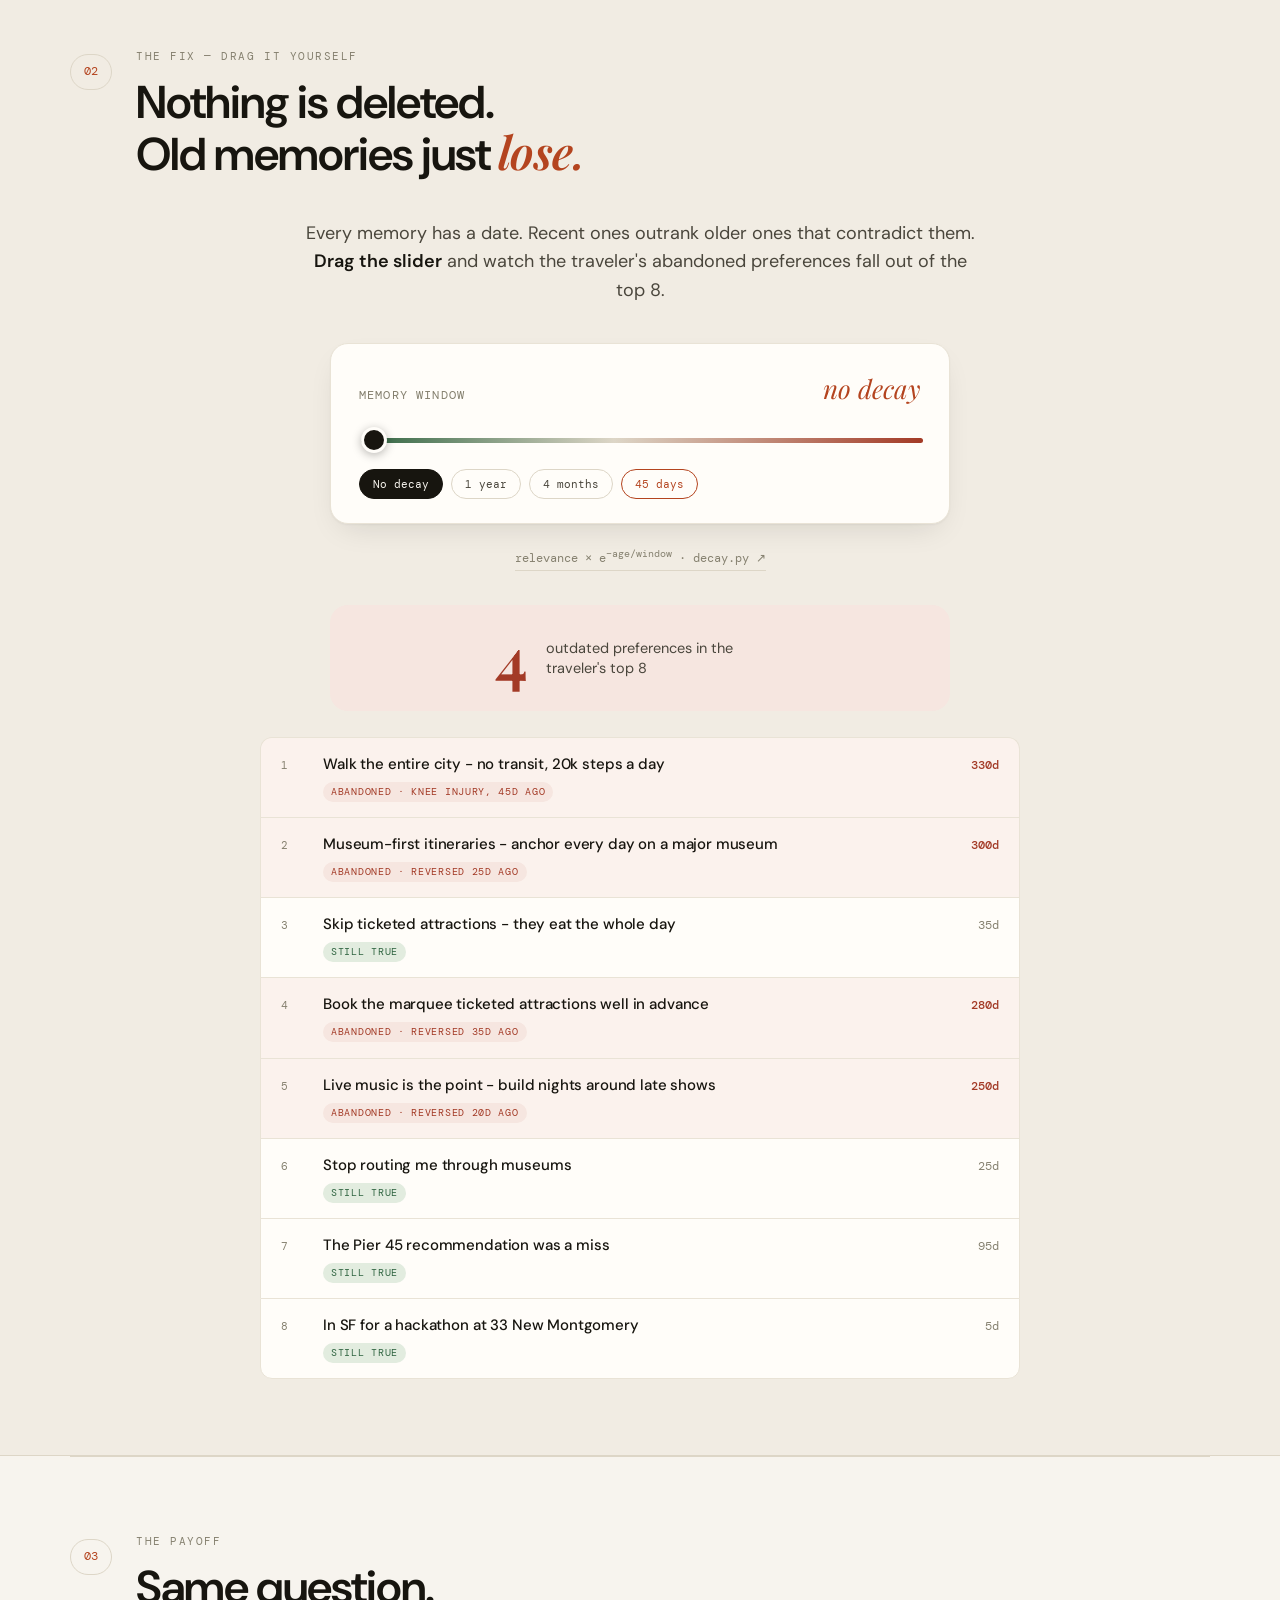
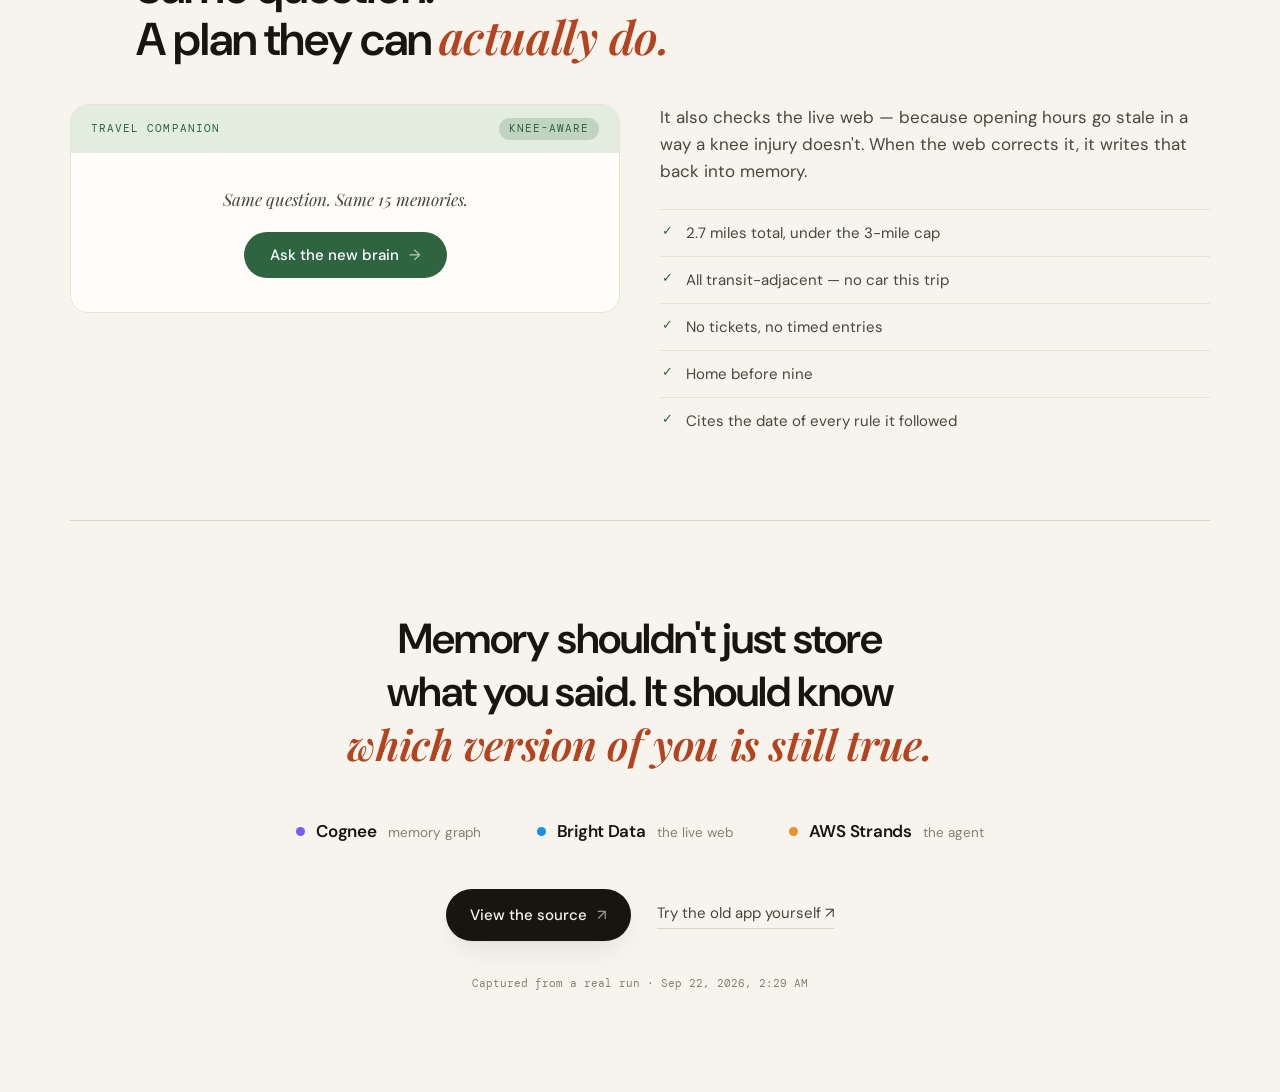
==== commit 729841d2: "Redirect the old /demo.html to the merged page demo.html was consolidated into index.html; stale lin" ====
--- a/demo.html
+++ b/demo.html
@@ -1,166 +1,7 @@
 <!doctype html>
-<html lang="en">
-  <head>
-    <meta charset="UTF-8" />
-    <meta name="viewport" content="width=device-width, initial-scale=1.0" />
-    <title>Travel Companion — live demo</title>
-    <link rel="preconnect" href="https://fonts.googleapis.com" />
-    <link rel="preconnect" href="https://fonts.gstatic.com" crossorigin />
-    <link href="https://fonts.googleapis.com/css2?family=DM+Mono:wght@400;500&family=DM+Sans:opsz,wght@9..40,400;9..40,500;9..40,600;9..40,700&family=Playfair+Display:ital,wght@600;700&display=swap" rel="stylesheet" />
-    <link rel="stylesheet" href="styles.css" />
-    <link rel="stylesheet" href="demo.css" />
-  </head>
-  <body class="demo-body">
-    <main>
-      <nav class="nav shell" aria-label="Primary navigation">
-        <a class="brand" href="index.html"><span class="brand-mark">✦</span> Travel Companion</a>
-        <div class="nav-links">
-          <a href="#act1">1 · Belief</a><a href="#act2">2 · Ranking</a><a href="#act3">3 · Agent</a>
-        </div>
-        <a class="nav-cta" href="https://github.com/abhijitbetigeri/Travel-Companion">Source <span>↗</span></a>
-      </nav>
-
-      <header class="demo-head shell">
-        <div class="eyebrow"><span></span> One traveler · one corpus · two memory designs</div>
-        <h1>The same question,<br />asked of <em>two brains.</em></h1>
-        <blockquote class="the-question" id="question">…</blockquote>
-        <p class="capture-note">
-          Captured from a real run against live systems ·
-          <span id="captured">…</span> ·
-          <a class="text-link" href="https://travel-guardian.butterbase.dev" target="_blank" rel="noopener">travel-guardian is still deployed ↗</a>
-        </p>
-      </header>
-
-      <!-- ACT 1 ───────────────────────────────────────────── -->
-      <section class="act shell" id="act1">
-        <div class="act-head">
-          <span class="act-num">01</span>
-          <div>
-            <p class="section-label">What each system believes about the traveler</p>
-            <h2>Same 15 memories.<br />Two <em>very</em> different beliefs.</h2>
-          </div>
-        </div>
-
-        <div class="belief-cards">
-          <article class="belief-card stale">
-            <div class="bc-top">
-              <span>travel-guardian · June 2026</span><span class="status">APPEND-ONLY</span>
-            </div>
-            <p class="bc-sub">Substring matching over chat text, appended forever, flattened into one prompt line.</p>
-            <dl id="guardian-prefs"></dl>
-            <div class="bc-flag">
-              <strong>No dates anywhere.</strong> Every value weighted equally, forever.
-            </div>
-          </article>
-
-          <article class="belief-card fresh">
-            <div class="bc-top">
-              <span>Travel Companion</span><span class="status">RECENCY-WEIGHTED</span>
-            </div>
-            <p class="bc-sub">Cognee knowledge graph, retrieved then re-ranked so a reversed decision loses.</p>
-            <ol class="mem-list" id="companion-beliefs"></ol>
-            <div class="bc-flag fresh">
-              <strong>Every item dated.</strong> Recency decides which relevant memory survives.
-            </div>
-          </article>
-        </div>
-
-        <div class="verdict" id="extractor-faults">
-          <h3>What the old extractor got wrong</h3>
-          <ul>
-            <li><b>keeps</b> <code>museum</code> — the traveler asked to stop 25 days ago</li>
-            <li><b>keeps</b> <code>nightlife</code> — reversed 20 days ago</li>
-            <li><b>keeps</b> <code>walking</code> — reversed 45 days ago by a knee injury</li>
-            <li class="worst"><b>misses the knee injury entirely</b> — <code>"transit-adjacent"</code> does not contain the literal string <code>"public transport"</code>, so substring matching never fires on the single most consequential constraint</li>
-          </ul>
-        </div>
-      </section>
-
-      <!-- ACT 2 ───────────────────────────────────────────── -->
-      <section class="act shell" id="act2">
-        <div class="act-head">
-          <span class="act-num">02</span>
-          <div>
-            <p class="section-label">The ranking — one variable changed</p>
-            <h2>Nothing is deleted.<br />The stale memory just <em>loses.</em></h2>
-          </div>
-        </div>
-
-        <p class="formula"><code>final_score = relevance × e<sup>−age / window</sup></code></p>
-        <p class="formula-note">Multiplicative, not a replacement. Relevance picks the candidates; recency decides which of the relevant ones survive.</p>
-
-        <div class="rank-grid">
-          <div class="rank-col">
-            <div class="rank-head stale">
-              <span>Decay off</span><code>window = 3650d</code>
-            </div>
-            <ol class="rank-list" id="rank-flat"></ol>
-          </div>
-          <div class="rank-col">
-            <div class="rank-head fresh">
-              <span>Decay on</span><code id="window-label">window = 45d</code>
-            </div>
-            <ol class="rank-list" id="rank-decayed"></ol>
-          </div>
-        </div>
-
-        <div class="scoreboard">
-          <div class="score stale"><b id="flat-stale">–</b><span>reversed decisions<br />in the top 8</span></div>
-          <div class="score-vs">vs</div>
-          <div class="score fresh"><b id="decayed-stale">–</b><span>reversed decisions<br />in the top 8</span></div>
-        </div>
-      </section>
-
-      <!-- ACT 3 ───────────────────────────────────────────── -->
-      <section class="act shell" id="act3">
-        <div class="act-head">
-          <span class="act-num">03</span>
-          <div>
-            <p class="section-label">The answers</p>
-            <h2>What each brain actually<br /><em>tells the traveler.</em></h2>
-          </div>
-        </div>
-
-        <div class="answers">
-          <article class="answer-pane stale">
-            <div class="ap-top">
-              <span>travel-guardian · live at butterbase.dev</span>
-              <span class="status">FLAT MEMORY</span>
-            </div>
-            <div class="ap-body" id="guardian-answer">…</div>
-          </article>
-
-          <article class="answer-pane fresh">
-            <div class="ap-top">
-              <span>Travel Companion</span>
-              <span class="status">RECENCY-WEIGHTED</span>
-            </div>
-            <div class="tool-trace" id="tool-trace"></div>
-            <div class="ap-body" id="companion-answer">…</div>
-          </article>
-        </div>
-
-        <div class="verdict closing-verdict">
-          <h3>The loop closed</h3>
-          <p>The last tool call is <code>remember</code>. The agent wrote back what the live web taught it, so the brain is more correct after this conversation than before it. That is the whole claim, demonstrated rather than asserted.</p>
-        </div>
-      </section>
-
-      <section class="stack shell">
-        <p class="section-label">Built with</p>
-        <div class="stack-items">
-          <div><span class="stack-dot cognee"></span><strong>Cognee</strong><small>knowledge graph memory</small></div>
-          <div><span class="stack-dot bright"></span><strong>Bright Data</strong><small>live web, hosted MCP</small></div>
-          <div><span class="stack-dot aws"></span><strong>AWS Strands</strong><small>agent loop</small></div>
-        </div>
-      </section>
-    </main>
-
-    <footer class="shell">
-      <a class="brand" href="index.html"><span class="brand-mark">✦</span> Travel Companion</a>
-      <p>Battle of the Personal Brains · Bright Data · Cognee · AWS</p>
-    </footer>
-
-    <script src="demo.js"></script>
-  </body>
-</html>
+<meta charset="utf-8">
+<title>Travel Companion</title>
+<meta http-equiv="refresh" content="0; url=./">
+<link rel="canonical" href="./">
+<p style="font-family:system-ui;padding:2rem">The demo moved — <a href="./">open it here</a>.</p>
+<script>location.replace("./");</script>
